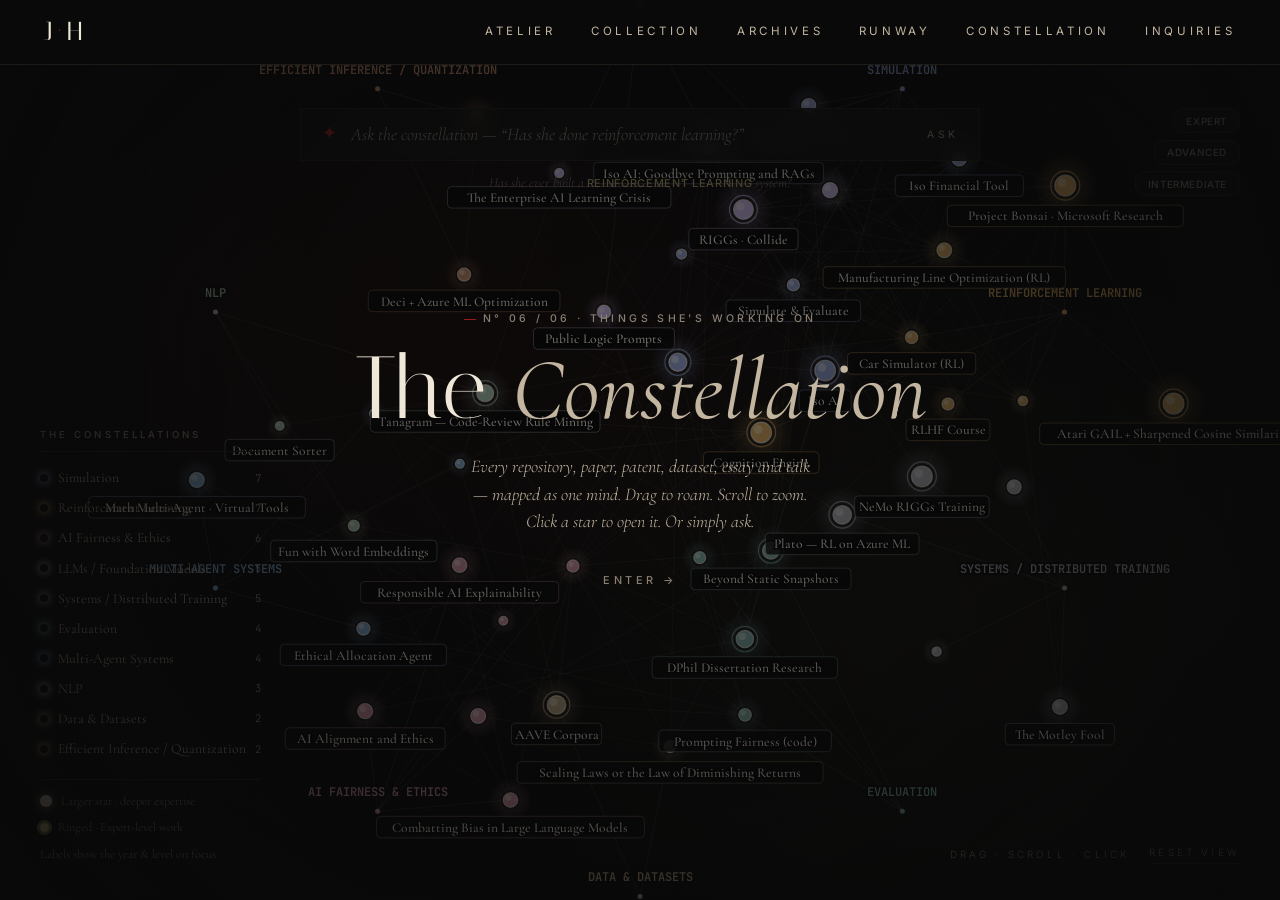
==== constellation.html @ 7a447678 "Add The Constellation: interactive work graph, ask-the-map Q&A, and passphrase-gated recruiter brief" ====
<!DOCTYPE html>
<html lang="en">
<head>
  <meta charset="UTF-8" />
  <meta name="viewport" content="width=device-width, initial-scale=1.0" />
  <title>The Constellation — Jazmia Henry</title>
  <meta name="description" content="A living map of Jazmia Henry's work — repositories, papers, patents, datasets, writing and talks across reinforcement learning, foundation models, evaluation and AI ethics. Ask it anything." />
  <meta name="theme-color" content="#0a0a0a" />

  <link rel="preconnect" href="https://fonts.googleapis.com" />
  <link rel="preconnect" href="https://fonts.gstatic.com" crossorigin />
  <link
    href="https://fonts.googleapis.com/css2?family=Cormorant+Garamond:ital,wght@0,300;0,400;0,500;1,300;1,400&family=Inter:wght@300;400;500;600&family=Italiana&family=JetBrains+Mono:wght@300;400&display=swap"
    rel="stylesheet"
  />

  <link rel="stylesheet" href="style.css" />
  <link rel="stylesheet" href="constellation.css" />
  <link rel="icon" href="data:image/svg+xml;utf8,<svg xmlns='http://www.w3.org/2000/svg' viewBox='0 0 32 32'><rect width='32' height='32' fill='%230a0a0a'/><text x='16' y='22' font-family='serif' font-size='18' fill='%23f0e8d8' text-anchor='middle'>JH</text></svg>" />
</head>

<body class="constellation-page">
  <div class="grain" aria-hidden="true"></div>

  <header class="masthead is-scrolled">
    <a href="index.html#top" class="monogram" aria-label="Home">
      <span class="mono-mark">J</span><span class="mono-divider">·</span><span class="mono-mark">H</span>
    </a>
    <nav class="nav" aria-label="Primary">
      <a href="index.html#atelier">Atelier</a>
      <a href="index.html#collection">Collection</a>
      <a href="index.html#archives">Archives</a>
      <a href="index.html#runway">Runway</a>
      <a href="constellation.html" aria-current="page">Constellation</a>
      <a href="index.html#inquiries">Inquiries</a>
    </nav>
    <button class="nav-toggle" aria-label="Open menu" aria-expanded="false">
      <span></span><span></span>
    </button>
  </header>

  <!-- the living graph -->
  <div class="stage">
    <canvas id="constellation-canvas" aria-label="Interactive constellation of Jazmia Henry's work. Use the search field above to explore."></canvas>
  </div>

  <!-- intro veil -->
  <div class="veil">
    <span class="veil-serial">N° 06 / 06 · Things she's working on</span>
    <h1 class="veil-title">The <em>Constellation</em></h1>
    <p class="veil-sub">
      Every repository, paper, patent, dataset, essay and talk — mapped as one mind.
      Drag to roam. Scroll to zoom. Click a star to open it. Or simply ask.
    </p>
    <span class="veil-enter">Enter →</span>
  </div>

  <!-- the oracle -->
  <div class="oracle">
    <form class="oracle-field" onsubmit="return false;">
      <span class="oracle-glyph" aria-hidden="true">✦</span>
      <input
        class="oracle-input" type="text" autocomplete="off" spellcheck="false"
        placeholder="Ask the constellation — “Has she done reinforcement learning?”"
        aria-label="Ask about Jazmia Henry's work"
      />
      <button class="oracle-submit" type="submit">Ask</button>
    </form>
    <div class="oracle-hint" aria-hidden="true"></div>
    <div class="oracle-answer" role="status" aria-live="polite"></div>
  </div>

  <!-- level filter -->
  <div class="levels" aria-label="Filter by depth">
    <button class="level-chip" data-level="Expert" data-on="false">Expert</button>
    <button class="level-chip" data-level="Advanced" data-on="false">Advanced</button>
    <button class="level-chip" data-level="Intermediate" data-on="false">Intermediate</button>
  </div>

  <!-- legend -->
  <div class="legend" aria-label="Constellations">
    <div class="legend-title">The constellations</div>
    <div class="legend-items"></div>
  </div>

  <!-- controls -->
  <div class="stage-controls">
    <span>Drag · Scroll · Click</span>
    <button id="reset-view" type="button">Reset view</button>
  </div>

  <!-- detail panel -->
  <aside class="panel" id="panel" aria-label="Detail"></aside>

  <script src="knowledge.js"></script>
  <script src="constellation.js" defer></script>
</body>
</html>
---- style.css ----
/* ━━━━━━━━━━━━━━━━━━━━━━━━━━━━━━━━━━━━━━━━━━━━━━━━━━━━━━━━━━━━━━━━━━━━
   MAISON J·H — design tokens
   black + bone + crimson + champagne. nothing else.
   ━━━━━━━━━━━━━━━━━━━━━━━━━━━━━━━━━━━━━━━━━━━━━━━━━━━━━━━━━━━━━━━━━━━━ */

:root {
  --ink: #0a0a0a;            /* deep black, atelier walls */
  --ink-soft: #141414;       /* card walls */
  --ink-line: #1f1c18;       /* hairline dividers */
  --bone: #f0e8d8;           /* warm bone, primary type */
  --bone-soft: #c5b8a3;      /* aged paper, secondary type */
  --bone-faint: #8e8275;     /* whisper, meta type */
  --crimson: #9b1c1c;        /* the slash, the heart */
  --crimson-bright: #d63838; /* the glitch */
  --champagne: #c9b677;      /* chanel signature */

  --display: 'Italiana', 'Didot', 'Bodoni 72', serif;
  --serif: 'Cormorant Garamond', 'EB Garamond', Georgia, serif;
  --sans: 'Inter', -apple-system, system-ui, sans-serif;
  --mono: 'JetBrains Mono', 'SF Mono', Menlo, monospace;

  --hair: 1px;
  --letter-loose: 0.32em;
  --letter-tight: 0.06em;

  --tx-fade: cubic-bezier(0.22, 0.61, 0.36, 1);

  --max: 1320px;
  --gutter: clamp(1.25rem, 3.5vw, 3.5rem);
}

* { box-sizing: border-box; margin: 0; padding: 0; }

html { scroll-behavior: smooth; }

body {
  background: var(--ink);
  color: var(--bone);
  font-family: var(--serif);
  font-weight: 300;
  font-size: clamp(1rem, 1.05vw, 1.125rem);
  line-height: 1.55;
  -webkit-font-smoothing: antialiased;
  -moz-osx-font-smoothing: grayscale;
  overflow-x: hidden;
}

::selection { background: var(--crimson); color: var(--bone); }

a {
  color: inherit;
  text-decoration: none;
  transition: color 240ms var(--tx-fade);
}

/* ━━━━━━━━━━━━━━━━━━━━━━━━━━━━━━━━━━━━━━━━━━━━━━━━━━━━━━━━━━━━━━━━━━━━
   editorial film grain
   ━━━━━━━━━━━━━━━━━━━━━━━━━━━━━━━━━━━━━━━━━━━━━━━━━━━━━━━━━━━━━━━━━━━━ */

.grain {
  pointer-events: none;
  position: fixed;
  inset: 0;
  z-index: 9999;
  opacity: 0.08;
  mix-blend-mode: overlay;
  background-image: url("data:image/svg+xml;utf8,<svg xmlns='http://www.w3.org/2000/svg' width='240' height='240'><filter id='n'><feTurbulence type='fractalNoise' baseFrequency='0.9' numOctaves='2' stitchTiles='stitch'/><feColorMatrix values='0 0 0 0 0  0 0 0 0 0  0 0 0 0 0  0 0 0 0.65 0'/></filter><rect width='100%25' height='100%25' filter='url(%23n)'/></svg>");
}

/* ━━━━━━━━━━━━━━━━━━━━━━━━━━━━━━━━━━━━━━━━━━━━━━━━━━━━━━━━━━━━━━━━━━━━
   masthead — sticky, fade on scroll
   ━━━━━━━━━━━━━━━━━━━━━━━━━━━━━━━━━━━━━━━━━━━━━━━━━━━━━━━━━━━━━━━━━━━━ */

.masthead {
  position: fixed;
  top: 0; left: 0; right: 0;
  z-index: 100;
  display: flex;
  align-items: center;
  justify-content: space-between;
  padding: 1.25rem var(--gutter);
  background: linear-gradient(180deg, rgba(10, 10, 10, 0.85), rgba(10, 10, 10, 0));
  backdrop-filter: blur(4px);
  -webkit-backdrop-filter: blur(4px);
  transition: padding 360ms var(--tx-fade), background 360ms var(--tx-fade);
}

.masthead.is-scrolled {
  padding: 0.75rem var(--gutter);
  background: rgba(10, 10, 10, 0.92);
  border-bottom: var(--hair) solid var(--ink-line);
}

.monogram {
  font-family: var(--display);
  font-size: 1.6rem;
  letter-spacing: var(--letter-tight);
  display: inline-flex;
  align-items: baseline;
  gap: 0.25rem;
  color: var(--bone);
}

.monogram .mono-mark { display: inline-block; }
.monogram .mono-divider {
  color: var(--crimson);
  font-size: 0.85em;
  transform: translateY(-0.05em);
}

.nav {
  display: flex;
  gap: 2.2rem;
  font-family: var(--sans);
  font-size: 0.72rem;
  font-weight: 400;
  text-transform: uppercase;
  letter-spacing: var(--letter-loose);
}

.nav a {
  position: relative;
  padding: 0.25rem 0;
  color: var(--bone-soft);
}

.nav a::after {
  content: '';
  position: absolute;
  left: 0; right: 100%; bottom: -2px;
  height: var(--hair);
  background: var(--crimson);
  transition: right 360ms var(--tx-fade);
}

.nav a:hover { color: var(--bone); }
.nav a:hover::after { right: 0; }

.nav-toggle { display: none; }

/* ━━━━━━━━━━━━━━━━━━━━━━━━━━━━━━━━━━━━━━━━━━━━━━━━━━━━━━━━━━━━━━━━━━━━
   hero — the cover
   ━━━━━━━━━━━━━━━━━━━━━━━━━━━━━━━━━━━━━━━━━━━━━━━━━━━━━━━━━━━━━━━━━━━━ */

.hero {
  position: relative;
  min-height: 100vh;
  padding: clamp(7rem, 14vh, 12rem) var(--gutter) 4rem;
  display: grid;
  grid-template-rows: auto 1fr auto auto;
  gap: clamp(1.5rem, 4vh, 3rem);
  overflow: hidden;
}

.hero-meta {
  display: flex;
  justify-content: space-between;
  align-items: baseline;
  gap: 2rem;
  font-family: var(--sans);
  font-size: 0.7rem;
  font-weight: 400;
  text-transform: uppercase;
  letter-spacing: var(--letter-loose);
  color: var(--bone-faint);
}

.serial {
  display: inline-block;
  padding-left: 1.2rem;
  position: relative;
}
.serial::before {
  content: '';
  position: absolute;
  left: 0; top: 50%;
  width: 0.8rem; height: var(--hair);
  background: var(--crimson);
}

.season { color: var(--champagne); }

.hero-name {
  font-family: var(--display);
  font-weight: 400;
  font-size: clamp(4.5rem, 17.5vw, 19rem);
  line-height: 0.88;
  letter-spacing: -0.015em;
  margin: 0;
  display: flex;
  flex-direction: column;
  cursor: default;
  user-select: none;
  position: relative;
  transition: transform 480ms var(--tx-fade);
}

.hero-name span:nth-child(2) {
  align-self: flex-end;
  margin-top: -0.05em;
}

.hero-slash {
  width: clamp(120px, 30vw, 360px);
  height: 1px;
  background: var(--crimson);
  transform: rotate(-2.5deg) translateY(-1rem);
  margin-left: clamp(0px, 12vw, 8rem);
}

.hero-subtitle {
  display: flex;
  flex-wrap: wrap;
  align-items: baseline;
  gap: 0.9rem 1.4rem;
  max-width: 60ch;
}

.sub-label {
  font-family: var(--sans);
  font-size: 0.78rem;
  font-weight: 500;
  text-transform: uppercase;
  letter-spacing: var(--letter-loose);
  color: var(--bone);
}

.sub-divider { color: var(--crimson); font-family: var(--display); font-size: 1rem; }

.sub-eyebrow {
  font-family: var(--serif);
  font-style: italic;
  font-size: clamp(1rem, 1.25vw, 1.25rem);
  color: var(--bone-soft);
  font-weight: 300;
}

.hero-scroll {
  display: inline-flex;
  align-items: center;
  gap: 1rem;
  font-family: var(--sans);
  font-size: 0.7rem;
  font-weight: 400;
  text-transform: uppercase;
  letter-spacing: var(--letter-loose);
  color: var(--bone-faint);
  width: fit-content;
}

.hero-scroll-line {
  display: inline-block;
  width: 4rem; height: var(--hair);
  background: var(--bone-faint);
  transition: width 360ms var(--tx-fade), background 360ms var(--tx-fade);
}

.hero-scroll:hover { color: var(--bone); }
.hero-scroll:hover .hero-scroll-line { width: 7rem; background: var(--crimson); }

/* ━━━━━━━━━━━━━━━━━━━━━━━━━━━━━━━━━━━━━━━━━━━━━━━━━━━━━━━━━━━━━━━━━━━━
   section scaffolding
   ━━━━━━━━━━━━━━━━━━━━━━━━━━━━━━━━━━━━━━━━━━━━━━━━━━━━━━━━━━━━━━━━━━━━ */

.section {
  position: relative;
  padding: clamp(5rem, 12vh, 10rem) var(--gutter);
  border-top: var(--hair) solid var(--ink-line);
  max-width: var(--max);
  margin: 0 auto;
}

.section-head {
  display: grid;
  grid-template-columns: minmax(8rem, 1fr) auto;
  align-items: end;
  gap: 1rem 4rem;
  margin-bottom: clamp(3rem, 6vh, 5rem);
}

.section-head .serial { color: var(--bone-faint); padding-top: 0.4rem; }

.section-title {
  font-family: var(--display);
  font-weight: 400;
  font-size: clamp(3.5rem, 9vw, 8rem);
  line-height: 0.95;
  letter-spacing: -0.01em;
  text-align: right;
  color: var(--bone);
}

.section-title em {
  font-family: var(--serif);
  font-style: italic;
  font-weight: 300;
  font-size: 0.95em;
  color: var(--bone-soft);
}

/* ━━━━━━━━━━━━━━━━━━━━━━━━━━━━━━━━━━━━━━━━━━━━━━━━━━━━━━━━━━━━━━━━━━━━
   N° 01 — atelier
   ━━━━━━━━━━━━━━━━━━━━━━━━━━━━━━━━━━━━━━━━━━━━━━━━━━━━━━━━━━━━━━━━━━━━ */

.atelier-body {
  display: grid;
  grid-template-columns: minmax(0, 4fr) minmax(0, 3fr);
  gap: 4rem;
  align-items: start;
}

.lede {
  font-family: var(--serif);
  font-size: clamp(1.4rem, 2vw, 2rem);
  line-height: 1.4;
  font-weight: 300;
  color: var(--bone);
  grid-column: 1 / -1;
  max-width: 38ch;
}

.dropcap {
  font-family: var(--display);
  font-size: 3.2em;
  line-height: 0.8;
  float: left;
  padding: 0.1em 0.25em 0 0;
  color: var(--crimson);
}

.body-text {
  font-size: clamp(1rem, 1.1vw, 1.125rem);
  color: var(--bone-soft);
  max-width: 56ch;
}

.house-facts {
  display: flex;
  flex-direction: column;
  gap: 1.4rem;
  border-left: var(--hair) solid var(--crimson);
  padding-left: 1.6rem;
  font-family: var(--sans);
}

.house-facts > div { display: grid; grid-template-columns: 5.5rem 1fr; gap: 1rem; align-items: baseline; }

.house-facts dt {
  font-size: 0.66rem;
  font-weight: 500;
  text-transform: uppercase;
  letter-spacing: var(--letter-loose);
  color: var(--bone-faint);
}

.house-facts dd { font-size: 0.95rem; color: var(--bone); font-weight: 300; }

/* ━━━━━━━━━━━━━━━━━━━━━━━━━━━━━━━━━━━━━━━━━━━━━━━━━━━━━━━━━━━━━━━━━━━━
   N° 02 — collection / garments
   ━━━━━━━━━━━━━━━━━━━━━━━━━━━━━━━━━━━━━━━━━━━━━━━━━━━━━━━━━━━━━━━━━━━━ */

.garments {
  display: grid;
  grid-template-columns: repeat(12, 1fr);
  gap: 1.25rem;
}

.garment {
  background: var(--ink-soft);
  border: var(--hair) solid var(--ink-line);
  padding: clamp(1.5rem, 2.6vw, 2.8rem);
  position: relative;
  transition: border-color 360ms var(--tx-fade), transform 480ms var(--tx-fade);
}

.garment:hover { border-color: var(--crimson); transform: translateY(-2px); }

.garment-wide { grid-column: span 12; }
.garment-half { grid-column: span 6; }
.garment-line { grid-column: span 6; padding-block: 2rem; }

.garment-tag {
  display: inline-block;
  font-family: var(--sans);
  font-size: 0.62rem;
  font-weight: 500;
  text-transform: uppercase;
  letter-spacing: var(--letter-loose);
  color: var(--champagne);
  margin-bottom: 1rem;
  padding-bottom: 0.4rem;
  border-bottom: var(--hair) solid var(--ink-line);
}

.garment-name {
  font-family: var(--display);
  font-weight: 400;
  font-size: clamp(1.9rem, 3vw, 2.8rem);
  line-height: 1;
  margin-bottom: 0.5rem;
  color: var(--bone);
  letter-spacing: -0.005em;
}

.garment-house {
  font-family: var(--serif);
  font-style: italic;
  font-size: 0.95rem;
  color: var(--bone-faint);
  margin-bottom: 1.25rem;
}

.garment-desc {
  font-size: 1rem;
  line-height: 1.6;
  color: var(--bone-soft);
  max-width: 62ch;
}

.garment-desc strong {
  color: var(--bone);
  font-weight: 400;
  font-family: var(--serif);
  font-style: italic;
}

/* internal sub-blocks within a garment card (benchmark, impact, embeddings, press) */
.garment-block,
.garment-press {
  margin-top: 2.25rem;
  padding-top: 1.75rem;
  border-top: var(--hair) solid var(--ink-line);
}

.block-label {
  font-family: var(--sans);
  font-size: 0.66rem;
  font-weight: 500;
  text-transform: uppercase;
  letter-spacing: var(--letter-loose);
  color: var(--champagne);
  margin-bottom: 0.55rem;
}

.block-caption {
  font-family: var(--serif);
  font-style: italic;
  font-size: 0.92rem;
  color: var(--bone-faint);
  margin-bottom: 1.4rem;
  max-width: 60ch;
}

.block-footnote {
  font-family: var(--serif);
  font-style: italic;
  font-size: 0.88rem;
  color: var(--bone-faint);
  margin-top: 0.9rem;
  max-width: 60ch;
}

.block-footnote strong {
  font-style: normal;
  font-family: var(--sans);
  font-weight: 500;
  font-size: 0.78rem;
  text-transform: uppercase;
  letter-spacing: var(--letter-tight);
  color: var(--bone);
}

/* benchmark table */
.metrics-table {
  width: 100%;
  max-width: 36rem;
  border-collapse: collapse;
  font-family: var(--serif);
}

.metrics-table th,
.metrics-table td {
  text-align: left;
  padding: 0.85rem 1.4rem 0.85rem 0;
  border-bottom: var(--hair) solid var(--ink-line);
  font-weight: 300;
  color: var(--bone-soft);
  vertical-align: baseline;
}

.metrics-table th {
  font-family: var(--sans);
  font-size: 0.62rem;
  font-weight: 500;
  text-transform: uppercase;
  letter-spacing: var(--letter-loose);
  color: var(--bone-faint);
  padding-bottom: 0.55rem;
  border-bottom-color: var(--bone-faint);
}

.metrics-table td:first-child { font-size: 1rem; }

.metrics-table td:nth-child(2),
.metrics-table td:nth-child(3),
.metrics-table th:nth-child(2),
.metrics-table th:nth-child(3) {
  font-family: var(--mono);
  font-size: 0.86rem;
  text-align: right;
  font-weight: 400;
  color: var(--bone);
}

.metrics-table th:nth-child(2),
.metrics-table th:nth-child(3) {
  font-family: var(--sans);
  font-size: 0.62rem;
}

.metrics-table tr.is-headline td {
  color: var(--bone);
  font-weight: 400;
}

.metrics-table tr.is-headline td:first-child {
  position: relative;
  padding-left: 1.4rem;
  font-family: var(--display);
  font-size: 1.35rem;
  letter-spacing: -0.005em;
}

.metrics-table tr.is-headline td:first-child::before {
  content: '';
  position: absolute;
  left: 0; top: 50%;
  width: 0.9rem; height: var(--hair);
  background: var(--crimson);
  transform: translateY(-50%);
}

.metrics-table tr.is-headline td:nth-child(2) {
  color: var(--bone);
  font-size: 0.95rem;
  font-weight: 500;
}

/* operational impact stat tiles */
.impact-stats {
  list-style: none;
  display: grid;
  grid-template-columns: repeat(3, 1fr);
  gap: 1.75rem;
  max-width: 60rem;
}

.impact-stats li {
  display: flex;
  flex-direction: column;
  gap: 0.7rem;
  padding-left: 1.2rem;
  border-left: var(--hair) solid var(--crimson);
}

.impact-num {
  font-family: var(--display);
  font-size: clamp(1.9rem, 3.2vw, 2.8rem);
  line-height: 0.95;
  color: var(--bone);
  letter-spacing: -0.01em;
}

.impact-label {
  font-family: var(--serif);
  font-style: italic;
  font-size: 0.92rem;
  color: var(--bone-soft);
  max-width: 28ch;
}

/* embeddings list */
.embeddings-list {
  list-style: none;
  display: flex;
  flex-direction: column;
  gap: 0.85rem;
  font-family: var(--serif);
  font-size: 1rem;
  color: var(--bone-soft);
  max-width: 62ch;
}

.embeddings-list strong {
  color: var(--bone);
  font-weight: 400;
  font-style: italic;
}

.embeddings-list .amp {
  color: var(--crimson);
  padding: 0 0.2rem;
  font-style: normal;
}

/* press mentions inside the garment */
.press-links {
  list-style: none;
  display: flex;
  flex-direction: column;
  gap: 1.3rem;
}

.press-links li {
  display: flex;
  flex-direction: column;
  gap: 0.35rem;
}

.press-links a {
  font-family: var(--serif);
  font-style: italic;
  font-size: 1.05rem;
  line-height: 1.35;
  color: var(--bone);
  border-bottom: var(--hair) solid var(--ink-line);
  padding-bottom: 0.25rem;
  width: fit-content;
  max-width: 100%;
  transition: border-color 240ms var(--tx-fade), color 240ms var(--tx-fade);
}

.press-links a:hover {
  color: var(--crimson);
  border-bottom-color: var(--crimson);
}

.press-where {
  font-family: var(--sans);
  font-size: 0.66rem;
  font-weight: 400;
  text-transform: uppercase;
  letter-spacing: var(--letter-loose);
  color: var(--bone-faint);
}

/* the "Read →" affordance attached to a press-meta line in archives */
.press-meta a {
  display: inline-block;
  margin-left: 0.5rem;
  font-family: var(--sans);
  font-style: normal;
  font-size: 0.7rem;
  font-weight: 500;
  text-transform: uppercase;
  letter-spacing: var(--letter-loose);
  color: var(--crimson);
  border-bottom: var(--hair) solid var(--crimson);
  padding-bottom: 0.12rem;
  transition: color 240ms var(--tx-fade), border-bottom-color 240ms var(--tx-fade);
}

.press-meta a:hover {
  color: var(--bone);
  border-bottom-color: var(--bone);
}

.garment-stack {
  display: flex;
  flex-wrap: wrap;
  gap: 0.4rem 0.6rem;
  margin-top: 1.5rem;
  list-style: none;
}

.garment-stack li {
  font-family: var(--mono);
  font-size: 0.66rem;
  font-weight: 300;
  text-transform: uppercase;
  letter-spacing: var(--letter-tight);
  color: var(--bone-faint);
  padding: 0.32rem 0.7rem;
  border: var(--hair) solid var(--ink-line);
  border-radius: 1em;
}

/* ━━━━━━━━━━━━━━━━━━━━━━━━━━━━━━━━━━━━━━━━━━━━━━━━━━━━━━━━━━━━━━━━━━━━
   N° 03 — archives / press
   ━━━━━━━━━━━━━━━━━━━━━━━━━━━━━━━━━━━━━━━━━━━━━━━━━━━━━━━━━━━━━━━━━━━━ */

.press-list {
  list-style: none;
  display: flex;
  flex-direction: column;
  gap: 0;
}

.press-list li {
  display: grid;
  grid-template-columns: 5rem 1fr;
  gap: 2.5rem;
  align-items: baseline;
  padding: 1.6rem 0;
  border-top: var(--hair) solid var(--ink-line);
}

.press-list li:last-child { border-bottom: var(--hair) solid var(--ink-line); }

.press-mark {
  font-family: var(--sans);
  font-size: 0.7rem;
  font-weight: 500;
  text-transform: uppercase;
  letter-spacing: var(--letter-loose);
  color: var(--crimson);
}

.press-title {
  font-family: var(--display);
  font-weight: 400;
  font-size: clamp(1.2rem, 1.6vw, 1.7rem);
  line-height: 1.2;
  margin-bottom: 0.4rem;
  color: var(--bone);
  max-width: 60ch;
}

.press-meta {
  font-family: var(--serif);
  font-style: italic;
  font-size: 0.92rem;
  color: var(--bone-faint);
}

.press-meta strong {
  font-style: normal;
  font-family: var(--sans);
  font-size: 0.7rem;
  font-weight: 600;
  text-transform: uppercase;
  letter-spacing: var(--letter-loose);
  color: var(--champagne);
  margin-left: 0.4rem;
}

/* ━━━━━━━━━━━━━━━━━━━━━━━━━━━━━━━━━━━━━━━━━━━━━━━━━━━━━━━━━━━━━━━━━━━━
   N° 04 — runway
   ━━━━━━━━━━━━━━━━━━━━━━━━━━━━━━━━━━━━━━━━━━━━━━━━━━━━━━━━━━━━━━━━━━━━ */

.runway-list {
  list-style: none;
  display: flex;
  flex-direction: column;
}

.runway-list li {
  display: grid;
  grid-template-columns: 6rem 14rem 1fr;
  gap: 1.5rem;
  align-items: baseline;
  padding: 1.4rem 0;
  border-top: var(--hair) solid var(--ink-line);
  font-family: var(--serif);
  font-size: 1rem;
  transition: color 360ms var(--tx-fade);
}

.runway-list li:last-child { border-bottom: var(--hair) solid var(--ink-line); }
.runway-list li:hover { color: var(--crimson); }

.runway-when {
  font-family: var(--sans);
  font-size: 0.7rem;
  font-weight: 500;
  text-transform: uppercase;
  letter-spacing: var(--letter-loose);
  color: var(--bone-faint);
}

.runway-where {
  font-family: var(--display);
  font-size: 1.5rem;
  color: var(--bone);
}

.runway-what {
  font-style: italic;
  color: var(--bone-soft);
}

.runway-watch {
  display: inline-block;
  margin-left: 0.6rem;
  font-family: var(--sans);
  font-style: normal;
  font-size: 0.66rem;
  font-weight: 500;
  text-transform: uppercase;
  letter-spacing: var(--letter-loose);
  color: var(--crimson);
  border-bottom: var(--hair) solid var(--crimson);
  padding-bottom: 0.12rem;
  transition: color 240ms var(--tx-fade), border-bottom-color 240ms var(--tx-fade);
}

.runway-watch:hover {
  color: var(--bone);
  border-bottom-color: var(--bone);
}

.runway-list li:hover .runway-watch { color: inherit; }

/* ━━━━━━━━━━━━━━━━━━━━━━━━━━━━━━━━━━━━━━━━━━━━━━━━━━━━━━━━━━━━━━━━━━━━
   N° 05 — inquiries
   ━━━━━━━━━━━━━━━━━━━━━━━━━━━━━━━━━━━━━━━━━━━━━━━━━━━━━━━━━━━━━━━━━━━━ */

.contact-block { max-width: 56rem; }

.contact-call {
  font-family: var(--serif);
  font-style: italic;
  font-size: clamp(1.3rem, 1.6vw, 1.7rem);
  color: var(--bone-soft);
  margin-bottom: 2.5rem;
  max-width: 38ch;
}

.contact-list {
  list-style: none;
  display: flex;
  flex-direction: column;
  gap: 1rem;
}

.contact-list li {
  display: grid;
  grid-template-columns: 7rem 1fr;
  gap: 2rem;
  align-items: baseline;
  padding: 1.1rem 0;
  border-top: var(--hair) solid var(--ink-line);
}

.contact-list li:last-child { border-bottom: var(--hair) solid var(--ink-line); }

.contact-label {
  font-family: var(--sans);
  font-size: 0.7rem;
  font-weight: 500;
  text-transform: uppercase;
  letter-spacing: var(--letter-loose);
  color: var(--bone-faint);
}

.contact-list a {
  font-family: var(--display);
  font-size: clamp(1.4rem, 2vw, 2rem);
  color: var(--bone);
  border-bottom: var(--hair) solid transparent;
  padding-bottom: 0.1rem;
  transition: border-color 320ms var(--tx-fade), color 320ms var(--tx-fade);
}

.contact-list a:hover { color: var(--crimson); border-bottom-color: var(--crimson); }

/* ━━━━━━━━━━━━━━━━━━━━━━━━━━━━━━━━━━━━━━━━━━━━━━━━━━━━━━━━━━━━━━━━━━━━
   N° 06 — constellation invitation
   ━━━━━━━━━━━━━━━━━━━━━━━━━━━━━━━━━━━━━━━━━━━━━━━━━━━━━━━━━━━━━━━━━━━━ */

.constellation-invite .section-head .serial { color: var(--champagne); }

.invite-body {
  display: grid;
  grid-template-columns: minmax(0, 1.2fr) minmax(0, 1fr);
  gap: clamp(2rem, 5vw, 5rem);
  align-items: center;
}

.invite-lede {
  font-family: var(--serif);
  font-size: clamp(1.4rem, 2vw, 2rem);
  line-height: 1.4;
  font-weight: 300;
  color: var(--bone);
  max-width: 26ch;
}
.invite-lede em { font-style: italic; color: var(--champagne); }

.invite-facts { list-style: none; display: flex; flex-direction: column; gap: 1.4rem; }
.invite-facts li {
  display: grid;
  grid-template-columns: 5.5rem 1fr;
  gap: 1.2rem;
  align-items: baseline;
  padding-left: 1.2rem;
  border-left: var(--hair) solid var(--crimson);
}
.invite-num {
  font-family: var(--display);
  font-size: clamp(1.6rem, 2.4vw, 2.4rem);
  line-height: 0.95;
  color: var(--bone);
}
.invite-label {
  font-family: var(--serif);
  font-style: italic;
  font-size: 0.95rem;
  color: var(--bone-soft);
}

.invite-cta {
  grid-column: 1 / -1;
  display: inline-flex;
  align-items: center;
  gap: 1rem;
  margin-top: 1rem;
  font-family: var(--sans);
  font-size: 0.72rem;
  font-weight: 500;
  text-transform: uppercase;
  letter-spacing: var(--letter-loose);
  color: var(--bone);
  width: fit-content;
}
.invite-cta-line {
  display: inline-block;
  width: 4rem; height: var(--hair);
  background: var(--champagne);
  transition: width 360ms var(--tx-fade), background 360ms var(--tx-fade);
}
.invite-cta:hover { color: var(--champagne); }
.invite-cta:hover .invite-cta-line { width: 7rem; background: var(--crimson); }

@media (max-width: 720px) {
  .invite-body { grid-template-columns: 1fr; }
}

/* ━━━━━━━━━━━━━━━━━━━━━━━━━━━━━━━━━━━━━━━━━━━━━━━━━━━━━━━━━━━━━━━━━━━━
   footer
   ━━━━━━━━━━━━━━━━━━━━━━━━━━━━━━━━━━━━━━━━━━━━━━━━━━━━━━━━━━━━━━━━━━━━ */

.footer {
  border-top: var(--hair) solid var(--ink-line);
  padding: 4rem var(--gutter) 3rem;
  display: flex;
  flex-direction: column;
  align-items: center;
  gap: 1.5rem;
  text-align: center;
}

.footer-mark {
  font-family: var(--display);
  font-size: 2.2rem;
  letter-spacing: var(--letter-tight);
  display: inline-flex;
  gap: 0.25rem;
}

.footer-mark .mono-divider { color: var(--crimson); font-size: 0.85em; }

.footer-text,
.footer-colophon {
  font-family: var(--sans);
  font-size: 0.7rem;
  font-weight: 400;
  text-transform: uppercase;
  letter-spacing: var(--letter-loose);
  color: var(--bone-faint);
  display: inline-flex;
  flex-wrap: wrap;
  justify-content: center;
  gap: 0.5rem;
}

.footer-text .dot { color: var(--crimson); }

.footer-colophon {
  font-family: var(--serif);
  font-style: italic;
  font-size: 0.85rem;
  text-transform: none;
  letter-spacing: 0;
  color: var(--bone-faint);
}

/* ━━━━━━━━━━━━━━━━━━━━━━━━━━━━━━━━━━━━━━━━━━━━━━━━━━━━━━━━━━━━━━━━━━━━
   scroll-in reveals (driven by IntersectionObserver via script.js)
   ━━━━━━━━━━━━━━━━━━━━━━━━━━━━━━━━━━━━━━━━━━━━━━━━━━━━━━━━━━━━━━━━━━━━ */

.reveal {
  opacity: 0;
  transform: translateY(28px);
  transition: opacity 900ms var(--tx-fade), transform 900ms var(--tx-fade);
}

.reveal.is-in {
  opacity: 1;
  transform: none;
}

@media (prefers-reduced-motion: reduce) {
  *, *::before, *::after {
    transition-duration: 0.001ms !important;
    animation-duration: 0.001ms !important;
  }
  .reveal { opacity: 1; transform: none; }
  html { scroll-behavior: auto; }
}

/* ━━━━━━━━━━━━━━━━━━━━━━━━━━━━━━━━━━━━━━━━━━━━━━━━━━━━━━━━━━━━━━━━━━━━
   responsive — let the editorial breathe on smaller surfaces
   ━━━━━━━━━━━━━━━━━━━━━━━━━━━━━━━━━━━━━━━━━━━━━━━━━━━━━━━━━━━━━━━━━━━━ */

@media (max-width: 960px) {
  .atelier-body { grid-template-columns: 1fr; gap: 2.5rem; }
  .garment-wide, .garment-half, .garment-line { grid-column: span 12; }
}

@media (max-width: 720px) {
  .nav { display: none; }
  .nav-toggle {
    display: inline-flex;
    flex-direction: column;
    gap: 5px;
    width: 32px; height: 32px;
    padding: 0;
    background: transparent;
    border: 0;
    cursor: pointer;
    align-items: center;
    justify-content: center;
  }
  .nav-toggle span {
    display: block;
    width: 22px; height: 1px;
    background: var(--bone);
    transition: transform 320ms var(--tx-fade), opacity 320ms var(--tx-fade);
  }

  body.menu-open .nav {
    display: flex;
    position: fixed;
    inset: 0;
    flex-direction: column;
    justify-content: center;
    align-items: center;
    gap: 2.5rem;
    background: var(--ink);
    z-index: 90;
    font-size: 1rem;
  }
  body.menu-open .nav-toggle span:nth-child(1) { transform: translateY(3px) rotate(45deg); }
  body.menu-open .nav-toggle span:nth-child(2) { transform: translateY(-3px) rotate(-45deg); }

  .hero { min-height: 92vh; padding-top: 7rem; }
  .hero-name { font-size: clamp(4rem, 22vw, 18rem); }
  .section-head { grid-template-columns: 1fr; }
  .section-title { text-align: left; }

  .press-list li,
  .runway-list li,
  .contact-list li { grid-template-columns: 1fr; gap: 0.6rem; }

  .impact-stats { grid-template-columns: 1fr; gap: 1.4rem; }
  .metrics-table th,
  .metrics-table td { padding-right: 0.5rem; }

  .runway-list li { padding: 1.6rem 0; }

  .house-facts > div { grid-template-columns: 1fr; gap: 0.3rem; }
}
---- constellation.css ----
/* ━━━━━━━━━━━━━━━━━━━━━━━━━━━━━━━━━━━━━━━━━━━━━━━━━━━━━━━━━━━━━━━━━━━━
   MAISON J·H — N° 06 · The Constellation
   A living map of the work. Built on the house tokens in style.css.
   ━━━━━━━━━━━━━━━━━━━━━━━━━━━━━━━━━━━━━━━━━━━━━━━━━━━━━━━━━━━━━━━━━━━━ */

:root {
  /* per-topic constellation hues — bone/champagne family, never garish */
  --c-rl:        #d6a75c;   /* reinforcement learning — champagne gold */
  --c-llm:       #c8b7e8;   /* foundation models — pale amethyst */
  --c-eval:      #7fb0a8;   /* evaluation — verdigris */
  --c-ethics:    #cf8fa0;   /* fairness & ethics — rose */
  --c-agents:    #7fa8cf;   /* agents / multi-agent — slate blue */
  --c-infer:     #c98f6b;   /* efficient inference — terracotta */
  --c-embed:     #9fb87f;   /* embeddings & retrieval — sage */
  --c-data:      #b8a37f;   /* data & datasets — sand */
  --c-sim:       #8f9fcf;   /* simulation — periwinkle */
  --c-systems:   #b0b0b8;   /* systems / distributed — steel */
  --c-vision:    #cf9f7f;   /* vision — amber */
  --c-nlp:       #a8c8b0;   /* nlp — pale jade */
}

/* the constellation page runs full-viewport, no page scroll */
body.constellation-page {
  overflow: hidden;
  height: 100vh;
}

/* ────────────────────────────────────────────────────────────────
   stage — the graph canvas fills the screen behind the chrome
   ──────────────────────────────────────────────────────────────── */

.stage {
  position: fixed;
  inset: 0;
  z-index: 1;
}

#constellation-canvas {
  position: absolute;
  inset: 0;
  width: 100%;
  height: 100%;
  display: block;
  cursor: grab;
}

#constellation-canvas.is-dragging { cursor: grabbing; }
#constellation-canvas.is-hovering { cursor: pointer; }

/* faint radial nebula under the stars */
.stage::before {
  content: '';
  position: absolute;
  inset: 0;
  z-index: 0;
  pointer-events: none;
  background:
    radial-gradient(58% 52% at 32% 36%, rgba(155, 28, 28, 0.09), transparent 70%),
    radial-gradient(52% 58% at 72% 68%, rgba(201, 182, 119, 0.06), transparent 72%),
    radial-gradient(95% 95% at 50% 48%, transparent 30%, rgba(4, 4, 4, 0.78) 100%),
    linear-gradient(rgba(3, 3, 3, 0.45), rgba(3, 3, 3, 0.45));
}

/* ────────────────────────────────────────────────────────────────
   the ask-bar — the mind speaks
   ──────────────────────────────────────────────────────────────── */

.oracle {
  position: fixed;
  top: clamp(5.5rem, 12vh, 8rem);
  left: 50%;
  transform: translateX(-50%);
  z-index: 40;
  width: min(680px, calc(100vw - 2.5rem));
}

.oracle-field {
  display: flex;
  align-items: center;
  gap: 0.9rem;
  padding: 0.9rem 1.3rem;
  background: rgba(15, 15, 15, 0.82);
  border: var(--hair) solid var(--ink-line);
  backdrop-filter: blur(12px);
  -webkit-backdrop-filter: blur(12px);
  transition: border-color 360ms var(--tx-fade), box-shadow 360ms var(--tx-fade);
}

.oracle-field:focus-within {
  border-color: var(--crimson);
  box-shadow: 0 0 0 1px rgba(155, 28, 28, 0.4), 0 18px 60px rgba(0, 0, 0, 0.6);
}

.oracle-glyph {
  font-family: var(--display);
  font-size: 1.1rem;
  color: var(--crimson);
  flex: none;
  line-height: 1;
  transform: translateY(-1px);
}

.oracle-input {
  flex: 1;
  background: transparent;
  border: 0;
  outline: 0;
  color: var(--bone);
  font-family: var(--serif);
  font-size: clamp(1rem, 1.4vw, 1.2rem);
  font-weight: 300;
}

.oracle-input::placeholder {
  color: var(--bone-faint);
  font-style: italic;
}

.oracle-submit {
  flex: none;
  background: transparent;
  border: 0;
  cursor: pointer;
  font-family: var(--sans);
  font-size: 0.64rem;
  font-weight: 500;
  text-transform: uppercase;
  letter-spacing: var(--letter-loose);
  color: var(--bone-faint);
  transition: color 240ms var(--tx-fade);
}

.oracle-submit:hover { color: var(--crimson); }

/* rotating example prompts under the field */
.oracle-hint {
  margin-top: 0.7rem;
  text-align: center;
  font-family: var(--serif);
  font-style: italic;
  font-size: 0.86rem;
  color: var(--bone-faint);
  min-height: 1.2em;
  opacity: 0.85;
  transition: opacity 400ms var(--tx-fade);
}

.oracle-hint b {
  font-style: normal;
  font-family: var(--sans);
  font-size: 0.68rem;
  font-weight: 500;
  text-transform: uppercase;
  letter-spacing: var(--letter-tight);
  color: var(--champagne);
}

/* answer summary line that appears after a query */
.oracle-answer {
  margin-top: 0.8rem;
  padding: 0.85rem 1.2rem;
  background: rgba(15, 15, 15, 0.9);
  border-left: var(--hair) solid var(--crimson);
  backdrop-filter: blur(12px);
  -webkit-backdrop-filter: blur(12px);
  font-family: var(--serif);
  font-size: 0.95rem;
  color: var(--bone-soft);
  line-height: 1.5;
  opacity: 0;
  transform: translateY(-6px);
  pointer-events: none;
  transition: opacity 360ms var(--tx-fade), transform 360ms var(--tx-fade);
}

.oracle-answer.is-shown { opacity: 1; transform: none; pointer-events: auto; }
.oracle-answer strong { color: var(--bone); font-style: italic; font-weight: 400; }
.oracle-answer .oracle-count { color: var(--champagne); font-family: var(--sans); font-size: 0.72rem; letter-spacing: var(--letter-tight); text-transform: uppercase; }
.oracle-answer .oracle-clear {
  display: inline-block; margin-left: 0.6rem; cursor: pointer;
  font-family: var(--sans); font-size: 0.62rem; text-transform: uppercase;
  letter-spacing: var(--letter-loose); color: var(--bone-faint);
  border-bottom: var(--hair) solid var(--ink-line);
}
.oracle-answer .oracle-clear:hover { color: var(--crimson); border-bottom-color: var(--crimson); }

/* ────────────────────────────────────────────────────────────────
   legend / filters — bottom-left constellation key
   ──────────────────────────────────────────────────────────────── */

.legend {
  position: fixed;
  bottom: clamp(1.25rem, 4vh, 2.5rem);
  left: clamp(1.25rem, 3.5vw, 2.5rem);
  z-index: 40;
  max-width: 260px;
}

.legend-title {
  font-family: var(--sans);
  font-size: 0.6rem;
  font-weight: 500;
  text-transform: uppercase;
  letter-spacing: var(--letter-loose);
  color: var(--bone-faint);
  margin-bottom: 0.75rem;
  padding-bottom: 0.5rem;
  border-bottom: var(--hair) solid var(--ink-line);
}

.legend-items { display: flex; flex-direction: column; gap: 0.15rem; }

.legend-item {
  display: flex;
  align-items: center;
  gap: 0.6rem;
  padding: 0.2rem 0;
  cursor: pointer;
  font-family: var(--serif);
  font-size: 0.86rem;
  color: var(--bone-soft);
  transition: color 200ms var(--tx-fade), opacity 200ms var(--tx-fade);
}

.legend-item:hover { color: var(--bone); }
.legend-item.is-muted { opacity: 0.35; }

.legend-dot {
  width: 8px; height: 8px;
  border-radius: 50%;
  flex: none;
  box-shadow: 0 0 8px 1px currentColor;
}

.legend-count {
  margin-left: auto;
  font-family: var(--mono);
  font-size: 0.66rem;
  color: var(--bone-faint);
}

/* level filter — top-right */
.levels {
  position: fixed;
  top: clamp(5.5rem, 12vh, 8rem);
  right: clamp(1.25rem, 3.5vw, 2.5rem);
  z-index: 40;
  display: flex;
  flex-direction: column;
  gap: 0.4rem;
  align-items: flex-end;
}

.level-chip {
  font-family: var(--sans);
  font-size: 0.62rem;
  font-weight: 500;
  text-transform: uppercase;
  letter-spacing: var(--letter-tight);
  color: var(--bone-faint);
  padding: 0.35rem 0.75rem;
  border: var(--hair) solid var(--ink-line);
  background: rgba(15, 15, 15, 0.7);
  border-radius: 1em;
  cursor: pointer;
  transition: all 220ms var(--tx-fade);
}

.level-chip[data-on="true"] { color: var(--bone); border-color: var(--bone-faint); }
.level-chip:hover { color: var(--crimson); border-color: var(--crimson); }

/* ────────────────────────────────────────────────────────────────
   detail panel — slides in from the right on node click
   ──────────────────────────────────────────────────────────────── */

.panel {
  position: fixed;
  top: 0; right: 0; bottom: 0;
  z-index: 60;
  width: min(560px, 100vw);
  background: rgba(12, 12, 12, 0.94);
  border-left: var(--hair) solid var(--ink-line);
  backdrop-filter: blur(16px);
  -webkit-backdrop-filter: blur(16px);
  transform: translateX(100%);
  transition: transform 520ms var(--tx-fade);
  overflow-y: auto;
  overscroll-behavior: contain;
  padding: clamp(2rem, 4vw, 3.5rem) clamp(1.5rem, 3vw, 2.75rem) 4rem;
}

.panel.is-open { transform: none; }

.panel-close {
  position: absolute;
  top: 1.5rem; right: 1.5rem;
  background: transparent;
  border: 0;
  cursor: pointer;
  font-family: var(--display);
  font-size: 1.5rem;
  line-height: 1;
  color: var(--bone-faint);
  transition: color 220ms var(--tx-fade), transform 220ms var(--tx-fade);
}
.panel-close:hover { color: var(--crimson); transform: rotate(90deg); }

.panel-kicker {
  display: flex;
  align-items: center;
  gap: 0.7rem;
  font-family: var(--sans);
  font-size: 0.62rem;
  font-weight: 500;
  text-transform: uppercase;
  letter-spacing: var(--letter-loose);
  color: var(--bone-faint);
  margin-bottom: 1rem;
}

.panel-kicker .panel-dot {
  width: 8px; height: 8px; border-radius: 50%;
  box-shadow: 0 0 8px 1px currentColor;
}

.panel-level {
  margin-left: auto;
  color: var(--champagne);
}

.panel-title {
  font-family: var(--display);
  font-weight: 400;
  font-size: clamp(1.9rem, 3.4vw, 2.9rem);
  line-height: 1.02;
  letter-spacing: -0.01em;
  color: var(--bone);
  margin-bottom: 0.5rem;
}

.panel-meta {
  font-family: var(--serif);
  font-style: italic;
  font-size: 0.95rem;
  color: var(--bone-faint);
  margin-bottom: 1.75rem;
}

.panel-company-tag {
  display: inline-flex;
  align-items: center;
  gap: 0.45rem;
  font-family: var(--sans);
  font-style: normal;
  font-size: 0.6rem;
  font-weight: 500;
  text-transform: uppercase;
  letter-spacing: var(--letter-tight);
  color: var(--ink);
  background: var(--champagne);
  padding: 0.22rem 0.6rem;
  border-radius: 1em;
  margin-left: 0.6rem;
  vertical-align: middle;
}

.panel-summary {
  font-family: var(--serif);
  font-size: 1.05rem;
  line-height: 1.6;
  color: var(--bone-soft);
  margin-bottom: 1.75rem;
}

.panel-section-label {
  font-family: var(--sans);
  font-size: 0.62rem;
  font-weight: 500;
  text-transform: uppercase;
  letter-spacing: var(--letter-loose);
  color: var(--champagne);
  margin: 1.75rem 0 0.9rem;
  padding-top: 1.5rem;
  border-top: var(--hair) solid var(--ink-line);
}

/* excerpt block — code or quote, the "most impressive part" */
.excerpt {
  position: relative;
  border: var(--hair) solid var(--ink-line);
  background: rgba(0, 0, 0, 0.35);
  margin-bottom: 0.75rem;
}

.excerpt-code {
  font-family: var(--mono);
  font-size: 0.76rem;
  line-height: 1.7;
  color: var(--bone-soft);
  padding: 1.2rem 1.3rem;
  overflow-x: auto;
  white-space: pre;
  tab-size: 2;
}

.excerpt-quote {
  font-family: var(--serif);
  font-style: italic;
  font-size: 1.1rem;
  line-height: 1.55;
  color: var(--bone);
  padding: 1.5rem 1.5rem 1.5rem 2.2rem;
}

.excerpt-quote::before {
  content: '\201C';
  position: absolute;
  left: 0.6rem; top: 0.3rem;
  font-family: var(--display);
  font-size: 2.6rem;
  color: var(--crimson);
  opacity: 0.6;
}

.excerpt-why {
  font-family: var(--serif);
  font-style: italic;
  font-size: 0.86rem;
  color: var(--bone-faint);
  margin-bottom: 1.5rem;
  padding-left: 0.9rem;
  border-left: var(--hair) solid var(--crimson);
}

.excerpt-source {
  font-family: var(--mono);
  font-size: 0.64rem;
  color: var(--bone-faint);
  padding: 0.5rem 1.3rem;
  border-top: var(--hair) solid var(--ink-line);
  letter-spacing: 0.02em;
}

/* proof links */
.panel-proof { list-style: none; display: flex; flex-direction: column; gap: 0.6rem; }

.panel-proof a {
  display: flex;
  align-items: baseline;
  gap: 0.6rem;
  font-family: var(--serif);
  font-style: italic;
  font-size: 1rem;
  color: var(--bone);
  border-bottom: var(--hair) solid var(--ink-line);
  padding-bottom: 0.4rem;
  transition: color 220ms var(--tx-fade), border-color 220ms var(--tx-fade);
}
.panel-proof a::before {
  content: '→';
  font-style: normal;
  color: var(--crimson);
  transition: transform 220ms var(--tx-fade);
}
.panel-proof a:hover { color: var(--crimson); border-color: var(--crimson); }
.panel-proof a:hover::before { transform: translateX(3px); }

/* tag chips in panel */
.panel-tags { display: flex; flex-wrap: wrap; gap: 0.4rem 0.5rem; }
.panel-tag {
  font-family: var(--mono);
  font-size: 0.64rem;
  text-transform: uppercase;
  letter-spacing: var(--letter-tight);
  color: var(--bone-faint);
  padding: 0.28rem 0.65rem;
  border: var(--hair) solid var(--ink-line);
  border-radius: 1em;
}

/* related nodes */
.panel-related { display: flex; flex-direction: column; gap: 0.3rem; }
.panel-related button {
  text-align: left;
  background: transparent;
  border: 0;
  cursor: pointer;
  font-family: var(--serif);
  font-size: 0.95rem;
  color: var(--bone-soft);
  padding: 0.35rem 0;
  border-bottom: var(--hair) solid transparent;
  transition: color 200ms var(--tx-fade);
}
.panel-related button:hover { color: var(--crimson); }
.panel-related button span { color: var(--bone-faint); font-size: 0.8rem; font-style: italic; }

/* ────────────────────────────────────────────────────────────────
   intro veil — first-load orientation, dismisses on interaction
   ──────────────────────────────────────────────────────────────── */

.veil {
  position: fixed;
  inset: 0;
  z-index: 50;
  display: flex;
  flex-direction: column;
  align-items: center;
  justify-content: center;
  gap: 1.25rem;
  text-align: center;
  background: radial-gradient(circle at 50% 45%, rgba(10,10,10,0.5), rgba(10,10,10,0.88));
  transition: opacity 700ms var(--tx-fade), visibility 700ms var(--tx-fade);
}
.veil.is-gone { opacity: 0; visibility: hidden; pointer-events: none; }

.veil-serial {
  font-family: var(--sans);
  font-size: 0.66rem;
  font-weight: 500;
  text-transform: uppercase;
  letter-spacing: var(--letter-loose);
  color: var(--bone-faint);
  padding-left: 1.2rem;
  position: relative;
}
.veil-serial::before {
  content: ''; position: absolute; left: 0; top: 50%;
  width: 0.8rem; height: var(--hair); background: var(--crimson);
}

.veil-title {
  font-family: var(--display);
  font-weight: 400;
  font-size: clamp(2.5rem, 7vw, 5.5rem);
  line-height: 0.95;
  color: var(--bone);
}
.veil-title em { font-family: var(--serif); font-style: italic; color: var(--bone-soft); }

.veil-sub {
  font-family: var(--serif);
  font-style: italic;
  font-size: clamp(1rem, 1.4vw, 1.3rem);
  color: var(--bone-soft);
  max-width: 44ch;
}

.veil-enter {
  margin-top: 1rem;
  font-family: var(--sans);
  font-size: 0.68rem;
  font-weight: 500;
  text-transform: uppercase;
  letter-spacing: var(--letter-loose);
  color: var(--bone-faint);
  animation: veil-pulse 2.6s var(--tx-fade) infinite;
}
@keyframes veil-pulse { 0%,100% { opacity: 0.4; } 50% { opacity: 1; } }

/* ────────────────────────────────────────────────────────────────
   floating hint — reset view / count, bottom-right
   ──────────────────────────────────────────────────────────────── */

.stage-controls {
  position: fixed;
  bottom: clamp(1.25rem, 4vh, 2.5rem);
  right: clamp(1.25rem, 3.5vw, 2.5rem);
  z-index: 40;
  display: flex;
  align-items: center;
  gap: 1.25rem;
  font-family: var(--sans);
  font-size: 0.62rem;
  text-transform: uppercase;
  letter-spacing: var(--letter-loose);
  color: var(--bone-faint);
}

.stage-controls button {
  background: transparent;
  border: 0;
  color: var(--bone-faint);
  font: inherit;
  letter-spacing: inherit;
  text-transform: inherit;
  cursor: pointer;
  border-bottom: var(--hair) solid var(--ink-line);
  padding-bottom: 0.15rem;
  transition: color 220ms var(--tx-fade), border-color 220ms var(--tx-fade);
}
.stage-controls button:hover { color: var(--crimson); border-color: var(--crimson); }

/* ────────────────────────────────────────────────────────────────
   responsive
   ──────────────────────────────────────────────────────────────── */

@media (max-width: 720px) {
  .legend { max-width: 44vw; }
  .levels { top: auto; bottom: clamp(1.25rem, 4vh, 2.5rem); right: clamp(1.25rem, 3.5vw, 2.5rem); flex-direction: row; }
  .stage-controls { display: none; }
  .oracle { top: 5rem; }
  .panel { width: 100vw; }
}

/* ━━━━━━━━━━━━━━━━━━━━━━━━━━━━━━━━━━━━━━━━━━━━━━━━━━━━━━━━━━━━━━━━━━━━
   THE BRIEF — passphrase-gated recruiter page (brief.html)
   ━━━━━━━━━━━━━━━━━━━━━━━━━━━━━━━━━━━━━━━━━━━━━━━━━━━━━━━━━━━━━━━━━━━━ */

/* the gate */
.gate {
  position: fixed;
  inset: 0;
  z-index: 200;
  display: flex;
  flex-direction: column;
  align-items: center;
  justify-content: center;
  gap: 1.5rem;
  text-align: center;
  padding: 2rem;
  background: radial-gradient(circle at 50% 40%, #141414, #0a0a0a);
  transition: opacity 600ms var(--tx-fade), visibility 600ms var(--tx-fade);
}
.gate.is-open { opacity: 0; visibility: hidden; pointer-events: none; }

.gate-serial {
  font-family: var(--sans);
  font-size: 0.66rem; font-weight: 500;
  text-transform: uppercase; letter-spacing: var(--letter-loose);
  color: var(--champagne);
}
.gate-title {
  font-family: var(--display); font-weight: 400;
  font-size: clamp(2.4rem, 6vw, 4.5rem); line-height: 0.98; color: var(--bone);
}
.gate-title em { font-family: var(--serif); font-style: italic; color: var(--bone-soft); }
.gate-sub {
  font-family: var(--serif); font-style: italic;
  font-size: clamp(1rem, 1.3vw, 1.2rem); color: var(--bone-soft); max-width: 42ch;
}
.gate-field {
  display: flex; align-items: center; gap: 0.75rem;
  padding: 0.85rem 1.2rem; margin-top: 0.5rem;
  border: var(--hair) solid var(--ink-line); background: rgba(0,0,0,0.4);
}
.gate-field:focus-within { border-color: var(--crimson); }
.gate-input {
  background: transparent; border: 0; outline: 0;
  font-family: var(--serif); font-size: 1.1rem; color: var(--bone);
  width: min(320px, 60vw);
}
.gate-input::placeholder { color: var(--bone-faint); font-style: italic; }
.gate-submit {
  background: transparent; border: 0; cursor: pointer;
  font-family: var(--sans); font-size: 0.64rem; font-weight: 500;
  text-transform: uppercase; letter-spacing: var(--letter-loose); color: var(--crimson);
}
.gate-error {
  min-height: 1.2em; font-family: var(--serif); font-style: italic;
  font-size: 0.9rem; color: var(--crimson-bright); opacity: 0;
  transition: opacity 240ms var(--tx-fade);
}
.gate-error.is-shown { opacity: 1; }

/* brief toggle FAB */
.brief-toggle {
  position: fixed;
  top: clamp(5.5rem, 12vh, 8rem);
  left: clamp(1.25rem, 3.5vw, 2.5rem);
  z-index: 45;
  display: inline-flex; align-items: center; gap: 0.7rem;
  padding: 0.7rem 1.2rem;
  background: var(--crimson); color: var(--bone);
  border: 0; cursor: pointer;
  font-family: var(--sans); font-size: 0.64rem; font-weight: 600;
  text-transform: uppercase; letter-spacing: var(--letter-loose);
  transition: background 240ms var(--tx-fade);
}
.brief-toggle:hover { background: var(--crimson-bright); }

/* the brief sheet — docks left */
.brief {
  position: fixed;
  top: 0; left: 0; bottom: 0;
  z-index: 70;
  width: min(640px, 100vw);
  background: rgba(12, 12, 12, 0.96);
  border-right: var(--hair) solid var(--ink-line);
  backdrop-filter: blur(16px);
  -webkit-backdrop-filter: blur(16px);
  transform: translateX(-100%);
  transition: transform 520ms var(--tx-fade);
  overflow-y: auto; overscroll-behavior: contain;
  padding: clamp(2rem, 4vw, 3rem) clamp(1.5rem, 3vw, 2.5rem) 4rem;
}
.brief.is-open { transform: none; }

.brief-close {
  position: absolute; top: 1.5rem; right: 1.5rem;
  background: transparent; border: 0; cursor: pointer;
  font-family: var(--display); font-size: 1.5rem; color: var(--bone-faint);
  transition: color 220ms var(--tx-fade), transform 220ms var(--tx-fade);
}
.brief-close:hover { color: var(--crimson); transform: rotate(90deg); }

.brief-kicker {
  font-family: var(--sans); font-size: 0.62rem; font-weight: 500;
  text-transform: uppercase; letter-spacing: var(--letter-loose);
  color: var(--champagne); margin-bottom: 0.8rem;
}
.brief-title {
  font-family: var(--display); font-weight: 400;
  font-size: clamp(1.9rem, 3.2vw, 2.6rem); line-height: 1.02;
  color: var(--bone); margin-bottom: 0.6rem;
}
.brief-intro {
  font-family: var(--serif); font-size: 1rem; line-height: 1.55;
  color: var(--bone-soft); margin-bottom: 1.75rem;
}

.brief-modes { display: flex; gap: 0.5rem; margin-bottom: 1rem; }
.brief-mode {
  flex: 1; padding: 0.6rem 0.5rem;
  background: transparent; border: var(--hair) solid var(--ink-line);
  cursor: pointer; color: var(--bone-faint);
  font-family: var(--sans); font-size: 0.62rem; font-weight: 500;
  text-transform: uppercase; letter-spacing: var(--letter-tight);
  transition: all 220ms var(--tx-fade);
}
.brief-mode[aria-selected="true"] { color: var(--ink); background: var(--bone); border-color: var(--bone); }

.brief-textarea {
  width: 100%; min-height: 160px; resize: vertical;
  background: rgba(0,0,0,0.4); border: var(--hair) solid var(--ink-line);
  color: var(--bone); padding: 1rem 1.1rem;
  font-family: var(--serif); font-size: 0.98rem; line-height: 1.5;
  outline: 0; transition: border-color 240ms var(--tx-fade);
}
.brief-textarea:focus { border-color: var(--crimson); }
.brief-textarea::placeholder { color: var(--bone-faint); font-style: italic; }

.brief-actions { display: flex; gap: 0.75rem; align-items: center; margin: 1rem 0 0.5rem; }
.brief-generate {
  padding: 0.8rem 1.6rem; background: var(--crimson); color: var(--bone);
  border: 0; cursor: pointer;
  font-family: var(--sans); font-size: 0.66rem; font-weight: 600;
  text-transform: uppercase; letter-spacing: var(--letter-loose);
  transition: background 240ms var(--tx-fade);
}
.brief-generate:hover { background: var(--crimson-bright); }
.brief-secondary {
  background: transparent; border: 0; cursor: pointer; color: var(--bone-faint);
  font-family: var(--sans); font-size: 0.62rem; text-transform: uppercase;
  letter-spacing: var(--letter-loose); border-bottom: var(--hair) solid var(--ink-line);
}
.brief-secondary:hover { color: var(--crimson); border-color: var(--crimson); }

/* generated output — the résumé / evidence report */
.brief-output { margin-top: 2rem; }
.doc {
  background: #fbf7ef; color: #1a1a1a;
  padding: clamp(1.75rem, 3vw, 2.75rem);
  font-family: 'Cormorant Garamond', Georgia, serif;
  line-height: 1.5;
}
.doc-head { border-bottom: 2px solid #1a1a1a; padding-bottom: 1rem; margin-bottom: 1.25rem; }
.doc-name { font-family: 'Italiana', serif; font-size: 2.1rem; line-height: 1; color: #111; }
.doc-role { font-size: 1.05rem; font-style: italic; color: #6b1414; margin-top: 0.35rem; }
.doc-contact { font-family: 'Inter', sans-serif; font-size: 0.72rem; letter-spacing: 0.04em; color: #444; margin-top: 0.5rem; text-transform: uppercase; }
.doc-section-label {
  font-family: 'Inter', sans-serif; font-size: 0.66rem; font-weight: 600;
  text-transform: uppercase; letter-spacing: 0.22em; color: #6b1414;
  margin: 1.5rem 0 0.6rem; padding-bottom: 0.3rem; border-bottom: 1px solid #d8cfbe;
}
.doc-summary { font-size: 1.02rem; color: #222; }
.doc-fit { font-size: 0.92rem; color: #333; font-style: italic; margin-bottom: 0.5rem; }
.doc ul { list-style: none; }
.doc li { position: relative; padding-left: 1.1rem; margin-bottom: 0.5rem; font-size: 0.96rem; color: #1f1f1f; }
.doc li::before { content: '—'; position: absolute; left: 0; color: #9b1c1c; }
.doc .doc-entry { margin-bottom: 1rem; }
.doc .doc-entry-head { display: flex; justify-content: space-between; align-items: baseline; gap: 1rem; }
.doc .doc-entry-title { font-family: 'Italiana', serif; font-size: 1.15rem; color: #111; }
.doc .doc-entry-meta { font-family: 'Inter', sans-serif; font-size: 0.68rem; text-transform: uppercase; letter-spacing: 0.1em; color: #777; white-space: nowrap; }
.doc .doc-company { font-style: italic; color: #6b1414; }
.doc-skills { display: flex; flex-wrap: wrap; gap: 0.35rem 0.5rem; }
.doc-skill { font-family: 'JetBrains Mono', monospace; font-size: 0.66rem; text-transform: uppercase; letter-spacing: 0.02em; color: #333; border: 1px solid #cbc0ab; padding: 0.22rem 0.55rem; border-radius: 1em; }
.doc-proof a { color: #6b1414; text-decoration: underline; font-size: 0.85rem; }
.doc-foot { margin-top: 1.5rem; padding-top: 0.75rem; border-top: 1px solid #d8cfbe; font-family: 'Inter', sans-serif; font-size: 0.62rem; letter-spacing: 0.08em; text-transform: uppercase; color: #888; }

.brief-print {
  display: inline-flex; align-items: center; gap: 0.6rem; margin-top: 1rem;
  padding: 0.7rem 1.3rem; background: transparent; color: var(--bone);
  border: var(--hair) solid var(--bone-faint); cursor: pointer;
  font-family: var(--sans); font-size: 0.64rem; font-weight: 500;
  text-transform: uppercase; letter-spacing: var(--letter-loose);
  transition: all 240ms var(--tx-fade);
}
.brief-print:hover { border-color: var(--crimson); color: var(--crimson); }

.brief-note {
  margin-top: 1.5rem; font-family: var(--serif); font-style: italic;
  font-size: 0.85rem; color: var(--bone-faint);
  padding-left: 0.9rem; border-left: var(--hair) solid var(--ink-line);
}

@media print {
  body.brief-page * { visibility: hidden; }
  .brief-output, .brief-output * { visibility: visible; }
  .brief-output { position: absolute; inset: 0; margin: 0; }
  .doc { background: #fff; box-shadow: none; }
  .doc-entry, .doc-domain { page-break-inside: avoid; }
  .doc section { page-break-inside: auto; }
  .brief-print, .brief-note { display: none !important; }
}

/* ━━━━━━━━━━━━━━━━━━━━━━━━━━━━━━━━━━━━━━━━━━━━━━━━━━━━━━━━━━━━━━━━━━━━
   RÉSUMÉ DOCUMENT — readability pass (real, standalone résumé)
   ━━━━━━━━━━━━━━━━━━━━━━━━━━━━━━━━━━━━━━━━━━━━━━━━━━━━━━━━━━━━━━━━━━━━ */
.doc { font-size: 16px; color: #171717; line-height: 1.5; }
.doc section { margin-top: 1.4rem; }
.doc-name { font-size: 2.3rem; letter-spacing: 0.01em; }
.doc-role { font-size: 1.12rem; margin-top: 0.4rem; }
.doc-contact { font-size: 0.74rem; margin-top: 0.6rem; color: #3a3a3a; }
.doc-section-label { font-size: 0.72rem; letter-spacing: 0.24em; color: #7a1717; margin: 0 0 0.7rem; }
.doc-summary { font-size: 1.05rem; color: #1a1a1a; }
.doc li { font-size: 1rem; line-height: 1.5; color: #171717; margin-bottom: 0.55rem; padding-left: 1.2rem; }
.doc li::before { color: #9b1c1c; }
.doc-highlights li { font-weight: 500; }

/* core-expertise domains — name · years · tooling, all legible */
.doc-domains { display: flex; flex-direction: column; gap: 0.7rem; }
.doc-domain {
  display: grid;
  grid-template-columns: minmax(9rem, auto) auto;
  grid-template-areas: "name years" "tools tools";
  gap: 0.15rem 1rem;
  padding-bottom: 0.65rem;
  border-bottom: 1px solid #e4dcca;
}
.doc-domain-name { grid-area: name; font-family: 'Italiana', serif; font-size: 1.08rem; color: #111; }
.doc-domain-years { grid-area: years; justify-self: end; font-family: 'Inter', sans-serif; font-size: 0.72rem; font-weight: 600; letter-spacing: 0.08em; text-transform: uppercase; color: #7a1717; white-space: nowrap; }
.doc-domain-tools { grid-area: tools; font-family: 'JetBrains Mono', monospace; font-size: 0.78rem; line-height: 1.5; color: #3d3d3d; }

/* per-role tooling line — packages easy to see */
.doc-tools { margin-top: 0.55rem; display: flex; flex-wrap: wrap; align-items: center; gap: 0.35rem; }
.doc-tools-label { font-family: 'Inter', sans-serif; font-size: 0.6rem; font-weight: 700; letter-spacing: 0.14em; text-transform: uppercase; color: #8a7f68; margin-right: 0.3rem; }
.doc-tool {
  font-family: 'JetBrains Mono', monospace; font-size: 0.72rem; color: #2a2a2a;
  background: #efe7d6; border: 1px solid #ddd2bc; border-radius: 3px;
  padding: 0.16rem 0.5rem;
}
.doc-entry { margin-bottom: 1.25rem; }
.doc-entry-title { font-size: 1.18rem; }
.doc-entry-meta { font-size: 0.7rem; color: #6a6a6a; }

/* panel badges (graph detail) — level + years + tool count */
.panel-badges { display: flex; flex-wrap: wrap; gap: 0.4rem; margin-bottom: 1.5rem; }
.panel-badge {
  font-family: var(--sans); font-size: 0.6rem; font-weight: 500;
  text-transform: uppercase; letter-spacing: var(--letter-tight);
  color: var(--bone-soft); border: var(--hair) solid var(--ink-line);
  padding: 0.28rem 0.6rem; border-radius: 1em;
}
.panel-badge-level { color: var(--ink); font-weight: 600; border: 0; }
.panel-badge-level[data-level="Expert"] { background: var(--champagne); }
.panel-badge-level[data-level="Advanced"] { background: var(--bone-soft); }
.panel-badge-level[data-level="Intermediate"] { background: var(--bone-faint); }
.panel-tool { color: var(--champagne); border-color: rgba(201,182,119,0.4); }

/* legend size / level key */
.legend-key {
  margin-top: 1rem; padding-top: 0.75rem;
  border-top: var(--hair) solid var(--ink-line);
  display: flex; flex-direction: column; gap: 0.45rem;
  font-family: var(--serif); font-size: 0.78rem; color: var(--bone-faint);
}
.legend-key-row { display: flex; align-items: center; gap: 0.55rem; }
.legend-size-dot { width: 12px; height: 12px; border-radius: 50%; background: var(--bone-soft); flex: none; box-shadow: 0 0 8px 1px rgba(197,184,163,0.5); }
.legend-size-dot.ring { width: 9px; height: 9px; box-shadow: 0 0 0 3px rgba(201,182,119,0.5); background: var(--champagne); }

/* ── accessibility: visible focus, honored everywhere ── */
a:focus-visible, button:focus-visible, input:focus-visible,
textarea:focus-visible, .legend-item:focus-visible, .level-chip:focus-visible {
  outline: 2px solid var(--champagne);
  outline-offset: 2px;
}
#constellation-canvas:focus-visible { outline: 2px solid var(--champagne); outline-offset: -2px; }
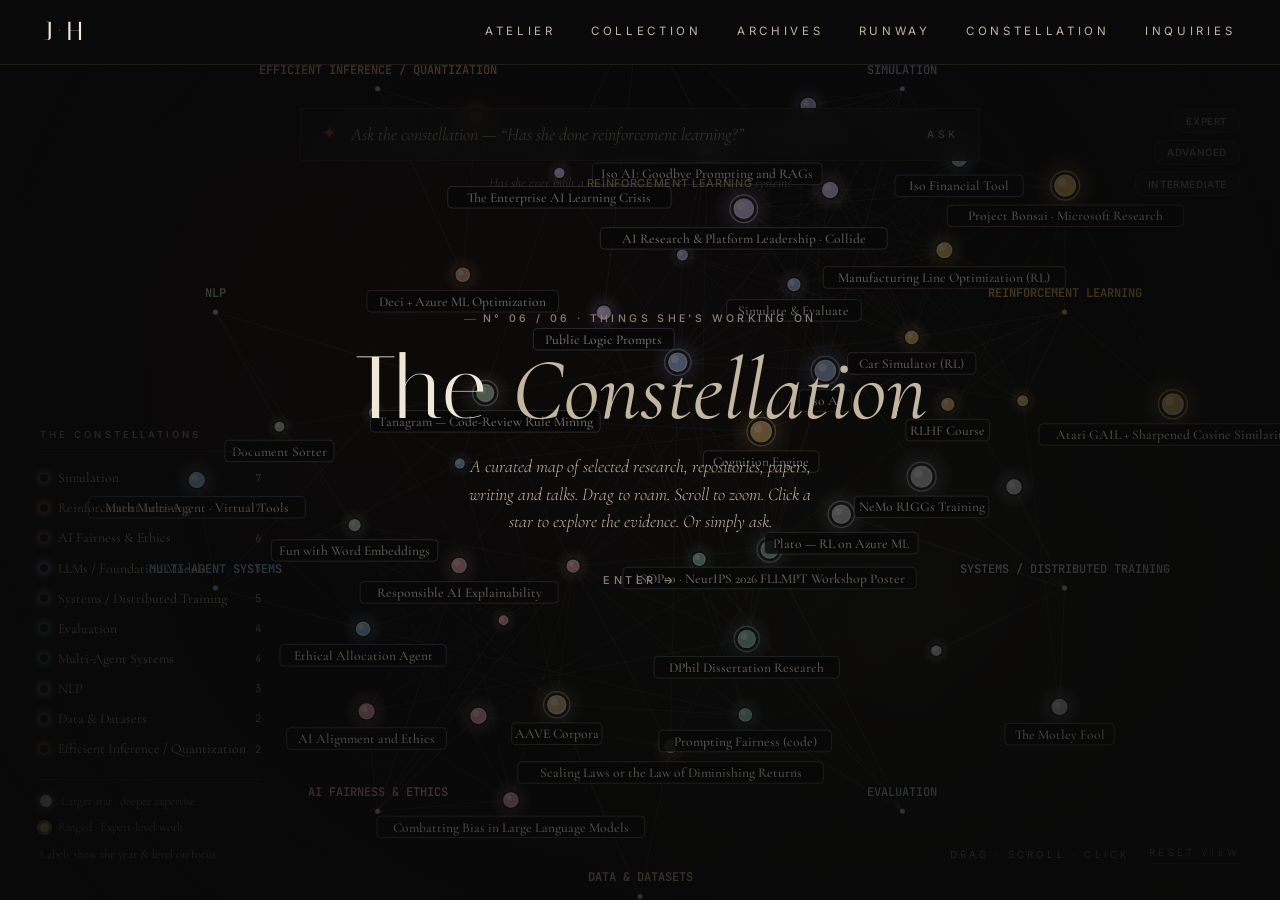
==== commit d19fab05: "Clarify curated scope of portfolio evidence map" ====
--- a/constellation.html
+++ b/constellation.html
@@ -49,8 +49,8 @@
     <span class="veil-serial">N° 06 / 06 · Things she's working on</span>
     <h1 class="veil-title">The <em>Constellation</em></h1>
     <p class="veil-sub">
-      Every repository, paper, patent, dataset, essay and talk — mapped as one mind.
-      Drag to roam. Scroll to zoom. Click a star to open it. Or simply ask.
+      A curated map of selected research, repositories, papers, writing and talks.
+      Drag to roam. Scroll to zoom. Click a star to explore the evidence. Or simply ask.
     </p>
     <span class="veil-enter">Enter →</span>
   </div>
